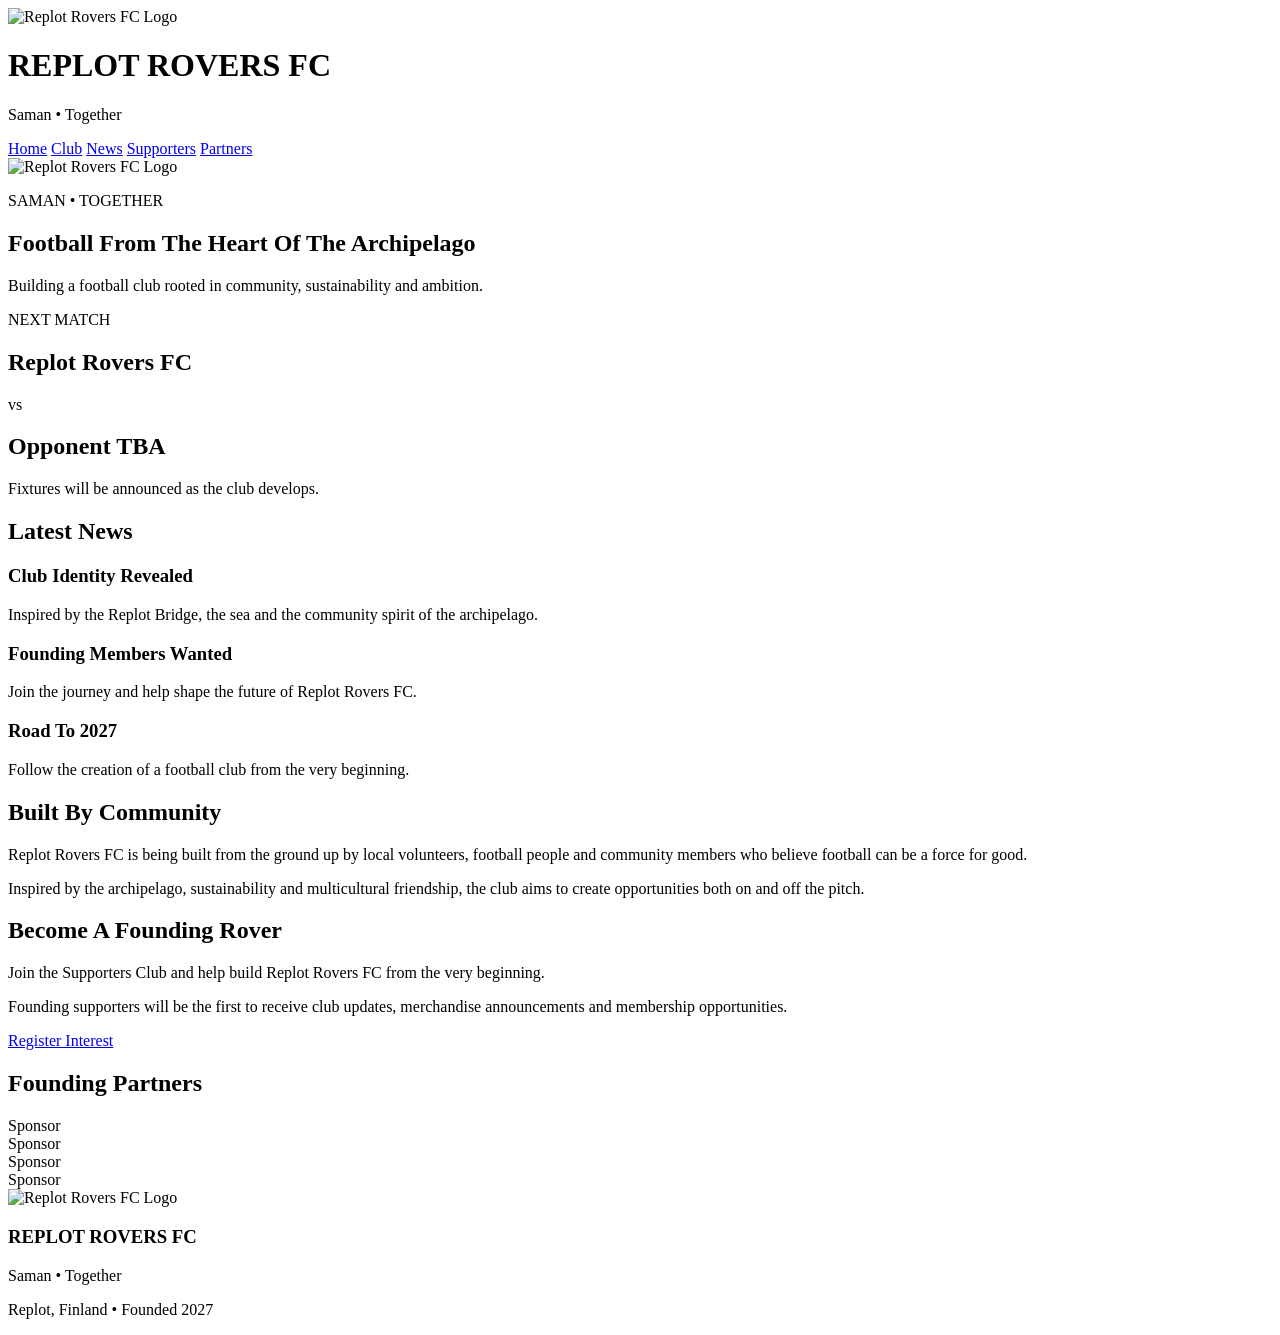
==== index.html @ bc645b57 "Add files via upload Initial Replot Rovers homepage" ====
<!DOCTYPE html>
<html lang="en">

<head>

    <meta charset="UTF-8">
    <meta name="viewport" content="width=device-width, initial-scale=1.0">

    <title>Replot Rovers FC</title>

    <meta name="description"
        content="Replot Rovers FC - Football, Community and Sustainability from the heart of the Kvarken Archipelago.">

    <link rel="stylesheet" href="css/style.css">

</head>

<body>

<header class="header">

    <div class="container">

        <div class="logo">

            <img src="images/logo.png" alt="Replot Rovers FC Logo">

            <div class="logo-text">
                <h1>REPLOT ROVERS FC</h1>
                <p>Saman • Together</p>
            </div>

        </div>

        <nav>

            <a href="#">Home</a>
            <a href="#">Club</a>
            <a href="#">News</a>
            <a href="#">Supporters</a>
            <a href="#">Partners</a>

        </nav>

    </div>

</header>
<section class="hero">

    <div class="hero-overlay"></div>

    <div class="hero-content">

        <img src="images/logo.png" alt="Replot Rovers FC Logo" class="hero-logo">

        <p class="hero-motto">
            SAMAN • TOGETHER
        </p>

        <h2>
            Football From The Heart Of The Archipelago
        </h2>

        <p class="hero-text">
            Building a football club rooted in community,
            sustainability and ambition.
        </p>

    </div>

</section>
<section class="match-wrapper">

    <div class="match-card">

        <div class="match-label">
            NEXT MATCH
        </div>

        <h2>
            Replot Rovers FC
        </h2>

        <p class="versus">
            vs
        </p>

        <h2>
            Opponent TBA
        </h2>

        <p>
            Fixtures will be announced as the club develops.
        </p>

    </div>

</section>
<section class="news">

    <h2 class="section-title">
        Latest News
    </h2>

    <div class="news-grid">

        <article class="news-card">

            <div class="news-image"></div>

            <h3>Club Identity Revealed</h3>

            <p>
                Inspired by the Replot Bridge,
                the sea and the community spirit of the archipelago.
            </p>

        </article>

        <article class="news-card">

            <div class="news-image"></div>

            <h3>Founding Members Wanted</h3>

            <p>
                Join the journey and help shape the future of Replot Rovers FC.
            </p>

        </article>

        <article class="news-card">

            <div class="news-image"></div>

            <h3>Road To 2027</h3>

            <p>
                Follow the creation of a football club from the very beginning.
            </p>

        </article>

    </div>

</section>
<section class="club-story">

    <div class="story-content">

        <h2>Built By Community</h2>

        <p>
            Replot Rovers FC is being built from the ground up by local
            volunteers, football people and community members who believe
            football can be a force for good.
        </p>

        <p>
            Inspired by the archipelago, sustainability and multicultural
            friendship, the club aims to create opportunities both on and
            off the pitch.
        </p>

    </div>

</section>
<section class="supporters">

    <div class="supporters-content">

        <h2>Become A Founding Rover</h2>

        <p>
            Join the Supporters Club and help build Replot Rovers FC from
            the very beginning.
        </p>

        <p>
            Founding supporters will be the first to receive club updates,
            merchandise announcements and membership opportunities.
        </p>

        <a href="#" class="supporters-button">
            Register Interest
        </a>

    </div>

</section>
<section class="sponsors">

    <h2 class="section-title">
        Founding Partners
    </h2>

    <div class="sponsor-grid">

        <div class="sponsor-card">Sponsor</div>

        <div class="sponsor-card">Sponsor</div>

        <div class="sponsor-card">Sponsor</div>

        <div class="sponsor-card">Sponsor</div>

    </div>

</section>
<footer class="footer">

    <img src="images/logo.png" alt="Replot Rovers FC Logo">

    <h3>REPLOT ROVERS FC</h3>

    <p>Saman • Together</p>

    <p>Replot, Finland • Founded 2027</p>

</footer>
<script src="js/main.js"></script>

</body>
</html>
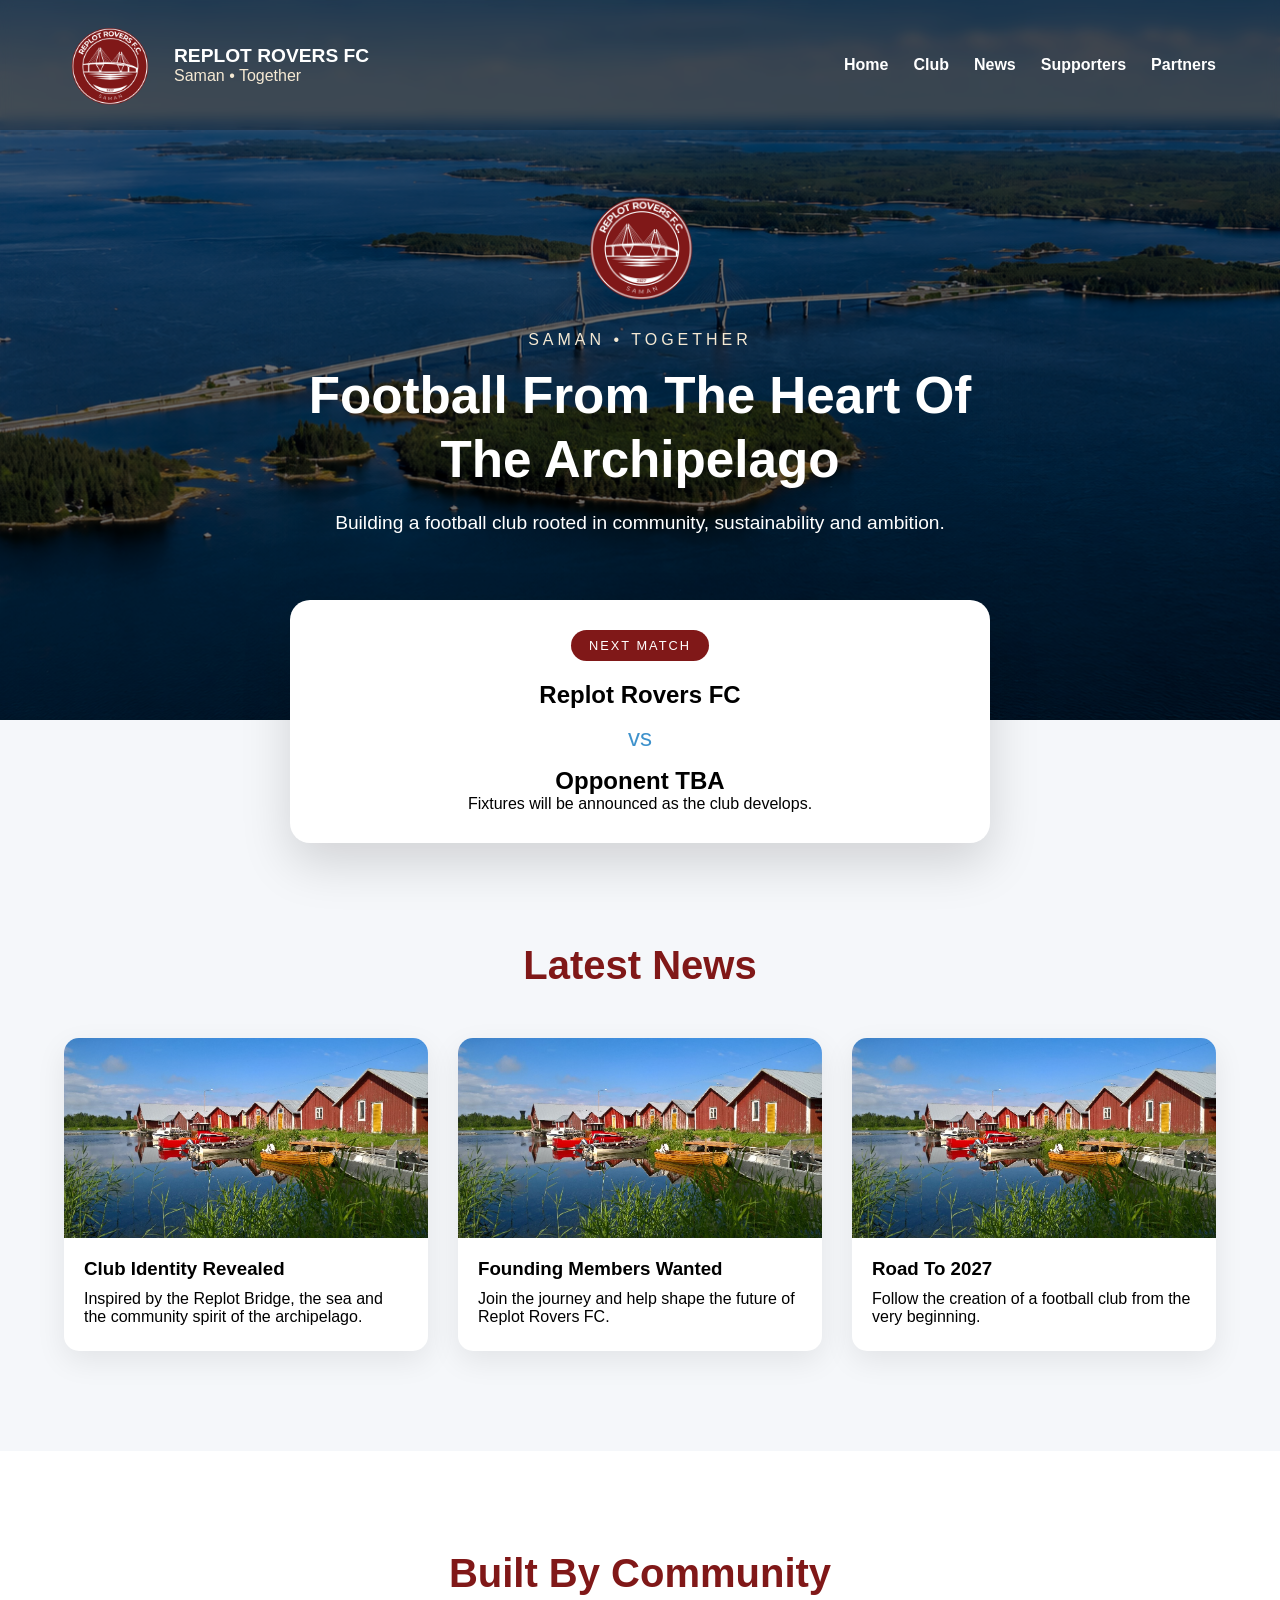
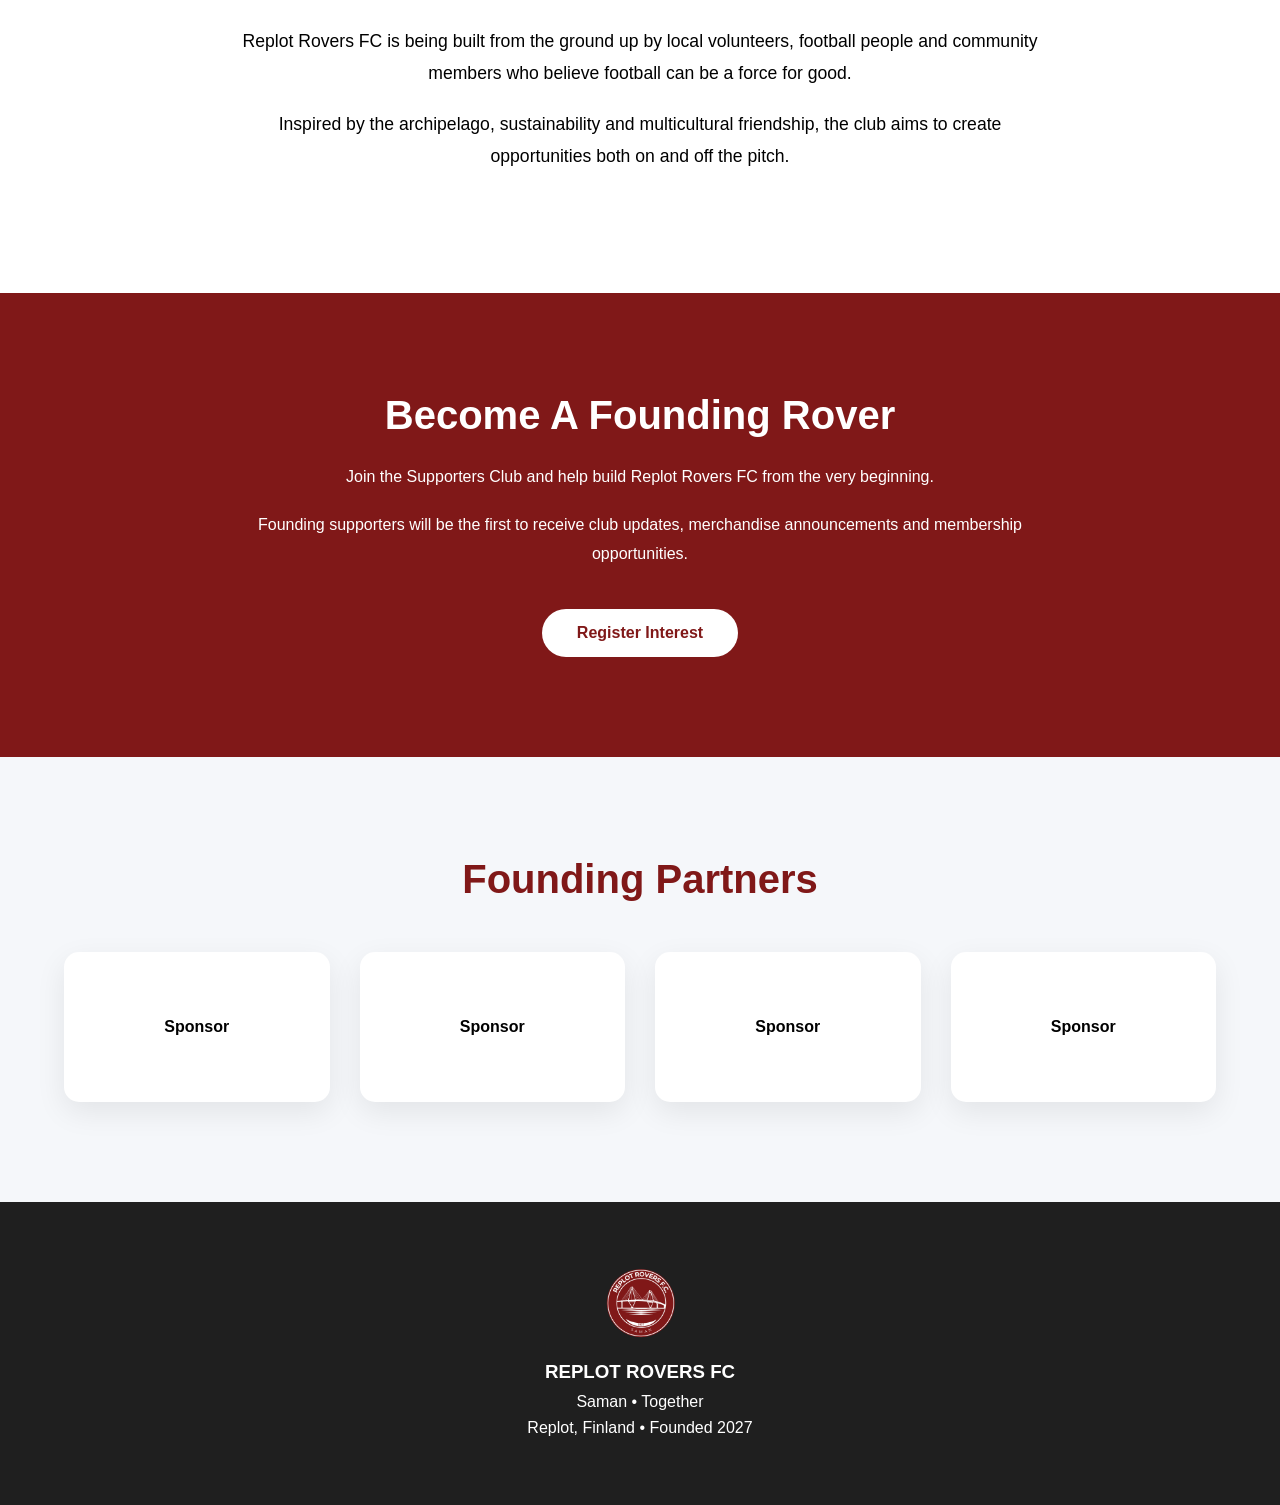
==== commit bf1fe547: "Update index.html" ====
--- a/index.html
+++ b/index.html
@@ -32,15 +32,19 @@
 
         </div>
 
-        <nav>
-
-            <a href="#">Home</a>
-            <a href="#">Club</a>
-            <a href="#">News</a>
-            <a href="#">Supporters</a>
-            <a href="#">Partners</a>
-
-        </nav>
+<button class="menu-button" id="menuButton">
+    ☰
+</button>
+
+<nav id="mobileNav">
+
+    <a href="#">Home</a>
+    <a href="#">Club</a>
+    <a href="#">News</a>
+    <a href="#">Supporters</a>
+    <a href="#">Partners</a>
+
+</nav>
 
     </div>
 
@@ -221,4 +225,4 @@
 <script src="js/main.js"></script>
 
 </body>
-</html>+</html>
--- a/css/style.css
+++ b/css/style.css
@@ -0,0 +1,431 @@
+:root{
+    --club-red:#801818;
+    --club-cream:#F5E9D3;
+    --club-blue:#3E92CC;
+    --club-light:#F5F7FA;
+}
+
+*{
+    margin:0;
+    padding:0;
+    box-sizing:border-box;
+}
+
+body{
+    font-family:Arial, Helvetica, sans-serif;
+    background:var(--club-light);
+}
+
+.container{
+    width:90%;
+    max-width:1200px;
+    margin:auto;
+}
+
+.header{
+    position:absolute;
+    top:0;
+    left:0;
+    width:100%;
+    z-index:100;
+
+    background:rgba(0,0,0,0.25);
+
+    backdrop-filter:blur(6px);
+
+    color:white;
+}
+
+.header .container{
+    display:flex;
+    justify-content:space-between;
+    align-items:center;
+    padding:20px 0;
+}
+
+.logo{
+    display:flex;
+    align-items:center;
+    gap:20px;
+}
+
+.logo img{
+    width:90px;
+}
+
+.logo h1{
+    font-size:1.2rem;
+}
+
+.logo p{
+    color:var(--club-cream);
+}
+
+nav{
+    display:flex;
+    gap:25px;
+}
+
+nav a{
+    color:white;
+    text-decoration:none;
+    font-weight:bold;
+}
+
+nav a:hover{
+    color:var(--club-blue);
+}
+
+.hero{
+    position:relative;
+
+    height:80vh;
+
+    background-image:url("../images/hero2.png");
+
+    background-size:cover;
+    background-position:center;
+
+    display:flex;
+    justify-content:center;
+    align-items:center;
+
+    text-align:center;
+
+    color:white;
+}
+
+.hero-overlay{
+    position:absolute;
+
+    top:0;
+    left:0;
+    right:0;
+    bottom:0;
+
+    background:rgba(0,0,0,0.55);
+}
+
+.hero-content{
+    position:relative;
+    z-index:2;
+
+    max-width:800px;
+
+    padding:20px;
+}
+
+.hero-logo{
+    width:120px;
+    margin-bottom:20px;
+}
+
+.hero-motto{
+    letter-spacing:4px;
+    color:#F5E9D3;
+    margin-bottom:15px;
+}
+
+.hero h2{
+    font-size:3.2rem;
+    line-height:1.25;
+    max-width:800px;
+    margin:0 auto 20px;
+}
+
+.hero-text{
+    font-size:1.2rem;
+}
+
+.match-wrapper{
+    position:relative;
+    margin-top:-120px;
+    z-index:20;
+}
+
+.match-card{
+
+    width:90%;
+    max-width:700px;
+    margin:auto;
+    margin-bottom:100px;
+
+    background:white;
+
+    padding:30px;
+
+    border-radius:20px;
+
+    text-align:center;
+
+    box-shadow:0 20px 50px rgba(0,0,0,0.15);
+}
+
+.match-label{
+
+    display:inline-block;
+
+    background:#801818;
+
+    color:white;
+
+    padding:8px 18px;
+
+    border-radius:30px;
+
+    font-size:0.8rem;
+
+    letter-spacing:2px;
+
+    margin-bottom:20px;
+}
+
+.versus{
+
+    color:#3E92CC;
+
+    font-size:1.5rem;
+
+    margin:15px 0;
+}
+
+.section-title{
+    text-align:center;
+    font-size:2.5rem;
+    color:#801818;
+    margin-bottom:50px;
+}
+
+.news{
+    width:90%;
+    max-width:1200px;
+    margin:auto;
+    padding-bottom:100px;
+}
+
+.news-grid{
+    display:grid;
+    grid-template-columns:repeat(3,1fr);
+    gap:30px;
+}
+
+.news-card{
+    background:white;
+    border-radius:15px;
+    overflow:hidden;
+    box-shadow:0 10px 30px rgba(0,0,0,0.08);
+}
+
+.news-image{
+    height:200px;
+
+    background-image:url("../images/harbour.jpg");
+
+    background-size:cover;
+    background-position:center;
+}
+
+.news-card h3{
+    padding:20px 20px 10px;
+}
+
+.news-card p{
+    padding:0 20px 25px;
+}
+
+.club-story{
+
+    background:white;
+
+    padding:100px 20px;
+}
+
+.story-content{
+
+    max-width:800px;
+
+    margin:auto;
+
+    text-align:center;
+}
+
+.story-content h2{
+
+    color:#801818;
+
+    margin-bottom:30px;
+
+    font-size:2.5rem;
+}
+
+.story-content p{
+
+    margin-bottom:20px;
+
+    font-size:1.1rem;
+
+    line-height:1.8;
+}
+
+.supporters{
+
+    background:#801818;
+
+    color:white;
+
+    padding:100px 20px;
+
+    text-align:center;
+}
+
+.supporters-content{
+
+    max-width:800px;
+
+    margin:auto;
+}
+
+.supporters-content h2{
+
+    font-size:2.5rem;
+
+    margin-bottom:25px;
+}
+
+.supporters-content p{
+
+    margin-bottom:20px;
+
+    line-height:1.8;
+}
+
+.supporters-button{
+
+    display:inline-block;
+
+    margin-top:20px;
+
+    padding:15px 35px;
+
+    background:white;
+
+    color:#801818;
+
+    text-decoration:none;
+
+    font-weight:bold;
+
+    border-radius:50px;
+}
+
+.sponsors{
+
+    width:90%;
+
+    max-width:1200px;
+
+    margin:auto;
+
+    padding:100px 0;
+}
+
+.sponsor-grid{
+
+    display:grid;
+
+    grid-template-columns:repeat(4,1fr);
+
+    gap:30px;
+}
+
+.sponsor-card{
+
+    background:white;
+
+    height:150px;
+
+    border-radius:15px;
+
+    display:flex;
+
+    justify-content:center;
+
+    align-items:center;
+
+    font-weight:bold;
+
+    box-shadow:0 10px 30px rgba(0,0,0,0.08);
+}
+
+.footer{
+
+    background:#1f1f1f;
+
+    color:white;
+
+    text-align:center;
+
+    padding:60px 20px;
+}
+
+.footer img{
+
+    width:80px;
+
+    margin-bottom:15px;
+}
+
+.footer h3{
+
+    margin-bottom:10px;
+}
+
+.footer p{
+
+    margin-bottom:8px;
+}
+
+.menu-button{
+
+    display:none;
+
+    background:none;
+
+    border:none;
+
+    color:white;
+
+    font-size:2rem;
+
+    cursor:pointer;
+}
+
+@media (max-width: 768px){
+
+    .menu-button{
+        display:block;
+    }
+
+    nav{
+
+        display:none;
+
+        position:absolute;
+
+        top:100%;
+
+        left:0;
+
+        width:100%;
+
+        background:#801818;
+
+        flex-direction:column;
+
+        padding:20px;
+    }
+
+    nav.show{
+        display:flex;
+    }
+}
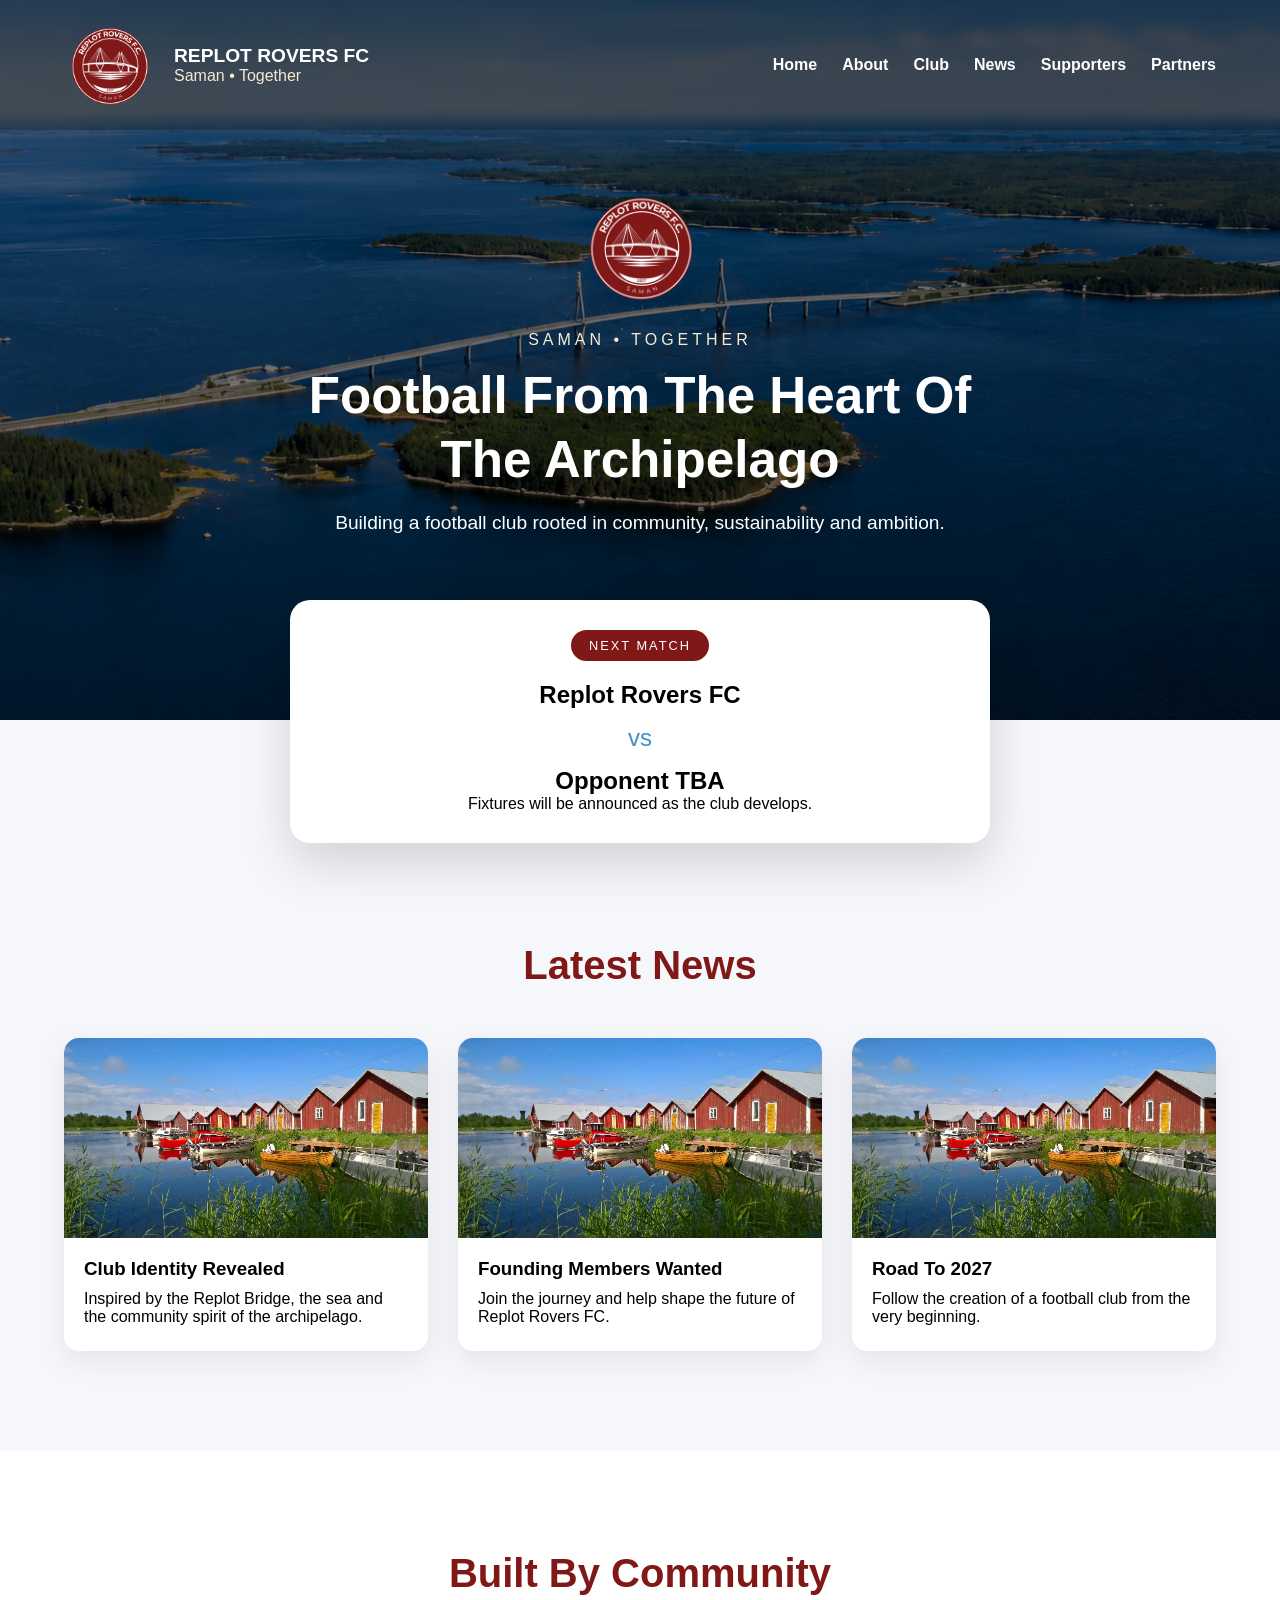
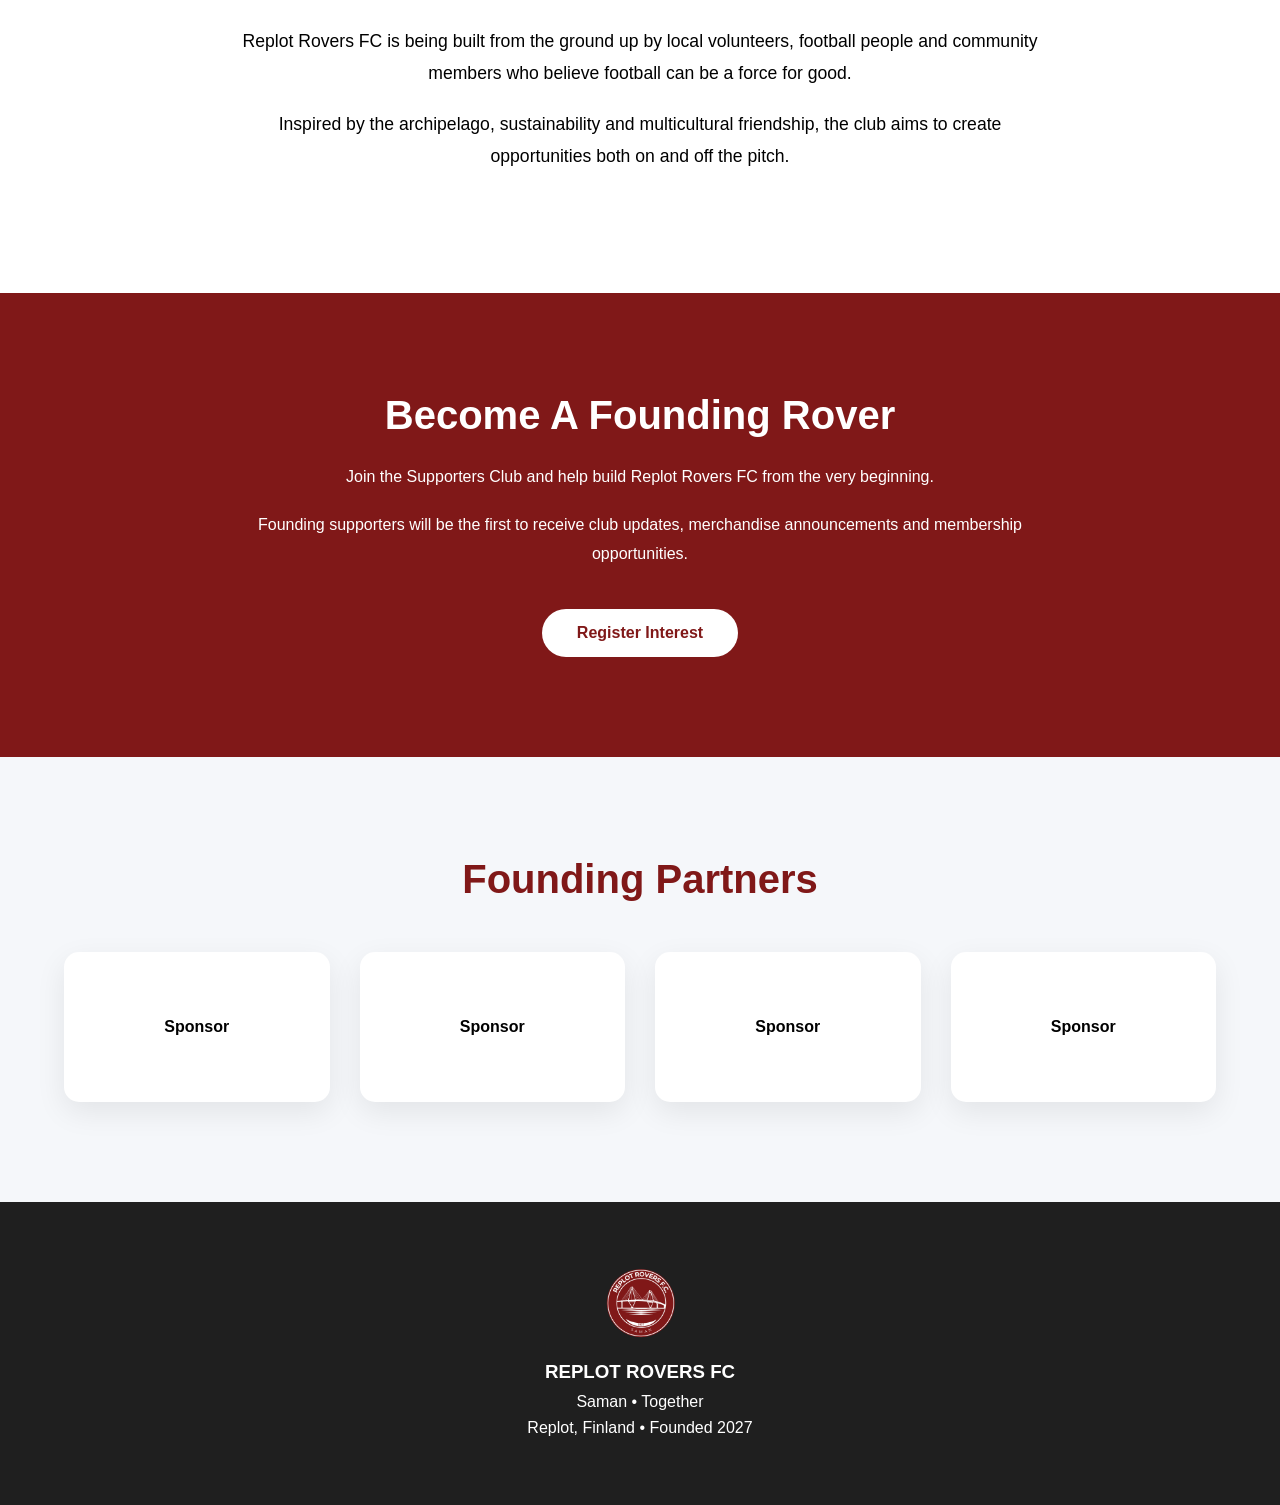
==== commit e04640a3: "Update index.html" ====
--- a/index.html
+++ b/index.html
@@ -39,6 +39,7 @@
 <nav id="mobileNav">
 
     <a href="#">Home</a>
+    <a href="about.html">About</a>
     <a href="#">Club</a>
     <a href="#">News</a>
     <a href="#">Supporters</a>
@@ -185,7 +186,7 @@
             merchandise announcements and membership opportunities.
         </p>
 
-        <a href="#" class="supporters-button">
+        <a href="join.html" class="supporters-button">
             Register Interest
         </a>
 
--- a/css/style.css
+++ b/css/style.css
@@ -429,3 +429,254 @@
         display:flex;
     }
 }
+
+.join-page{
+
+    min-height:100vh;
+
+    display:flex;
+
+    justify-content:center;
+
+    align-items:center;
+
+    padding:80px 20px;
+
+    background:#F5F7FA;
+}
+
+.join-container{
+
+    max-width:700px;
+
+    width:100%;
+
+    background:white;
+
+    padding:50px;
+
+    border-radius:20px;
+
+    box-shadow:0 15px 40px rgba(0,0,0,0.1);
+
+    text-align:center;
+}
+
+.join-container img{
+
+    width:120px;
+
+    margin-bottom:20px;
+}
+
+.join-container h1{
+
+    color:#801818;
+
+    margin-bottom:15px;
+}
+
+.join-container p{
+
+    margin-bottom:30px;
+}
+
+.join-container form{
+
+    display:flex;
+
+    flex-direction:column;
+
+    gap:15px;
+}
+
+.join-container input,
+.join-container select,
+.join-container textarea{
+
+    padding:15px;
+
+    border:1px solid #ddd;
+
+    border-radius:10px;
+
+    font-size:1rem;
+}
+
+.join-container button{
+
+    padding:15px;
+
+    border:none;
+
+    border-radius:10px;
+
+    background:#801818;
+
+    color:white;
+
+    font-size:1rem;
+
+    cursor:pointer;
+}
+
+    background:#801818;
+
+    color:white;
+
+    padding:100px 20px;
+
+    text-align:center;
+}
+
+.supporters-content{
+
+    max-width:800px;
+
+    margin:auto;
+}
+
+.supporters-content h2{
+
+    font-size:2.5rem;
+
+    margin-bottom:25px;
+}
+
+.supporters-content p{
+
+    margin-bottom:20px;
+
+    line-height:1.8;
+}
+
+.supporters-button{
+
+    display:inline-block;
+
+    margin-top:20px;
+
+    padding:15px 35px;
+
+    background:white;
+
+    color:#801818;
+
+    text-decoration:none;
+
+    font-weight:bold;
+
+    border-radius:50px;
+}
+
+.sponsors{
+
+    width:90%;
+
+    max-width:1200px;
+
+    margin:auto;
+
+    padding:100px 0;
+}
+
+.sponsor-grid{
+
+    display:grid;
+
+    grid-template-columns:repeat(4,1fr);
+
+    gap:30px;
+}
+
+.sponsor-card{
+
+    background:white;
+
+    height:150px;
+
+    border-radius:15px;
+
+    display:flex;
+
+    justify-content:center;
+
+    align-items:center;
+
+    font-weight:bold;
+
+    box-shadow:0 10px 30px rgba(0,0,0,0.08);
+}
+
+.footer{
+
+    background:#1f1f1f;
+
+    color:white;
+
+    text-align:center;
+
+    padding:60px 20px;
+}
+
+.footer img{
+
+    width:80px;
+
+    margin-bottom:15px;
+}
+
+.footer h3{
+
+    margin-bottom:10px;
+}
+
+.footer p{
+
+    margin-bottom:8px;
+}
+
+.menu-button{
+
+    display:none;
+
+    background:none;
+
+    border:none;
+
+    color:white;
+
+    font-size:2rem;
+
+    cursor:pointer;
+}
+
+@media (max-width: 768px){
+
+    .menu-button{
+        display:block;
+    }
+
+    nav{
+
+        display:none;
+
+        position:absolute;
+
+        top:100%;
+
+        left:0;
+
+        width:100%;
+
+        background:#801818;
+
+        flex-direction:column;
+
+        padding:20px;
+    }
+
+    nav.show{
+        display:flex;
+    }
+}
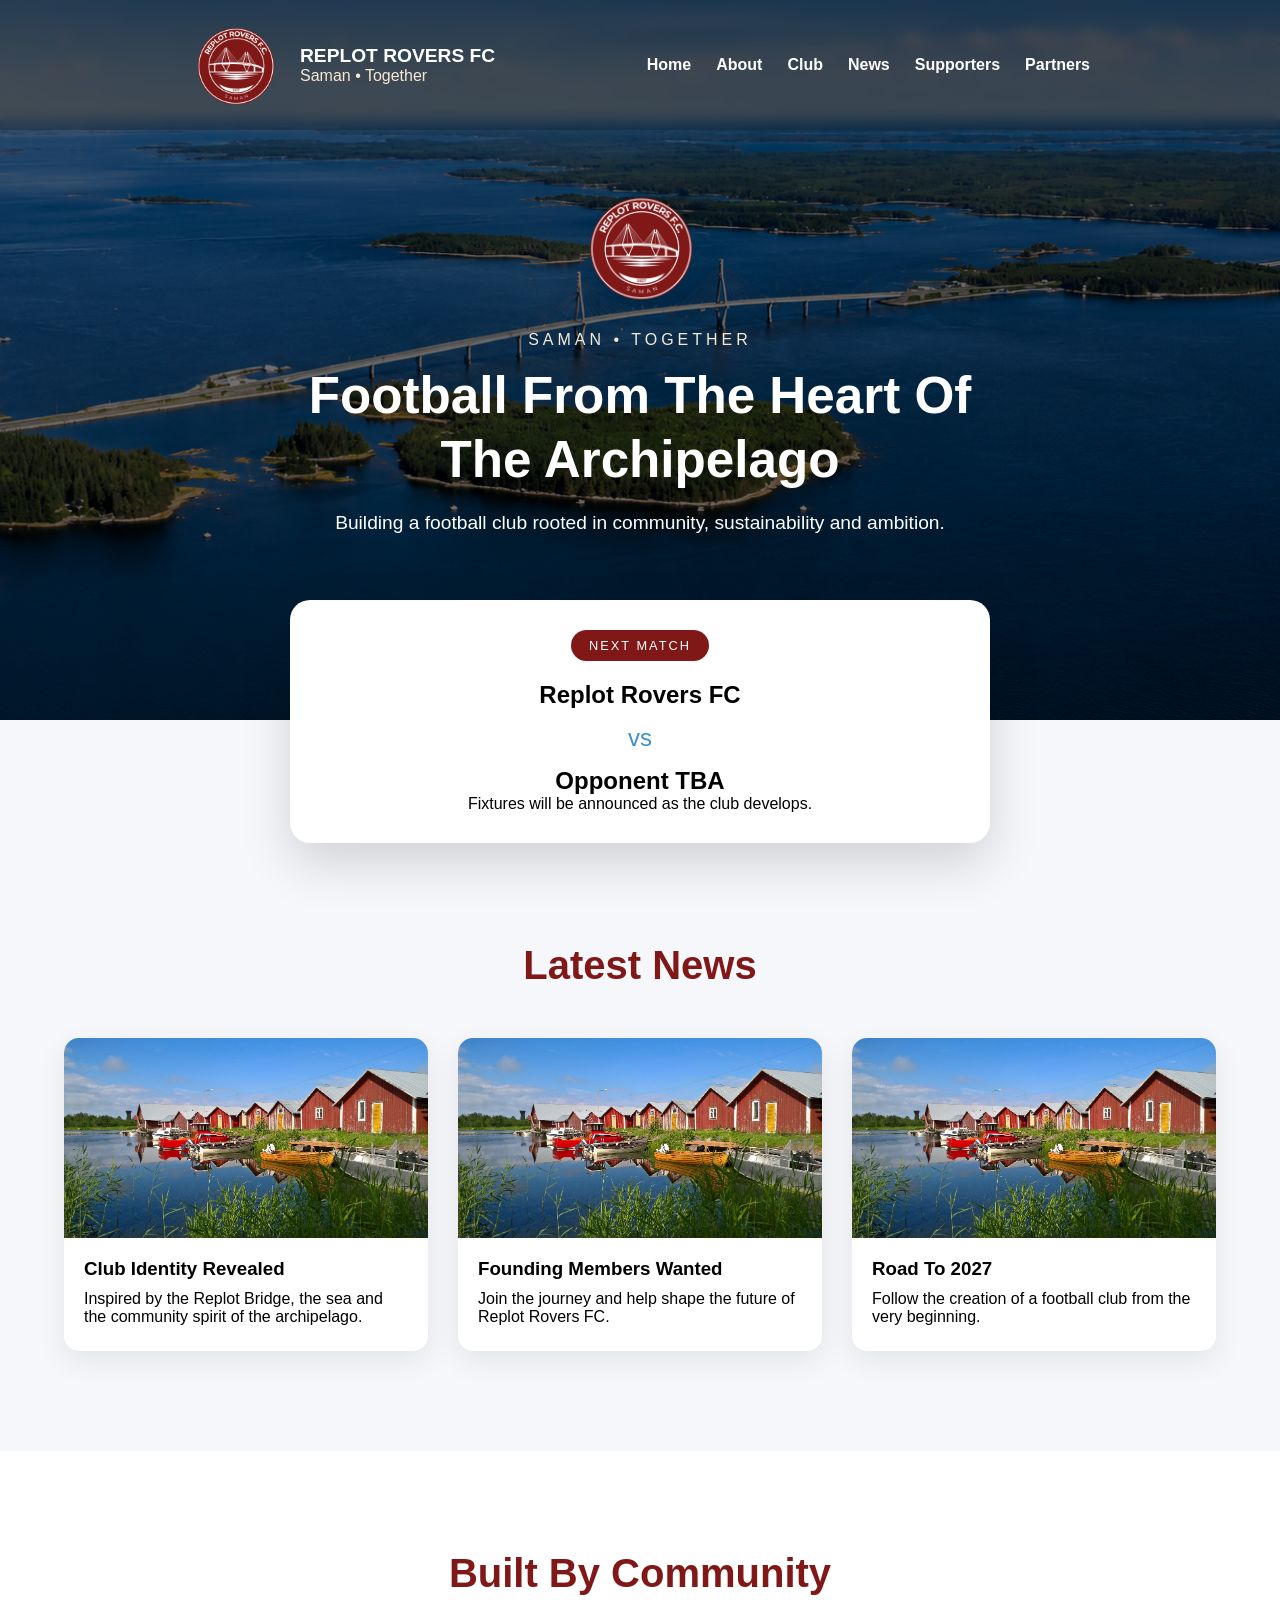
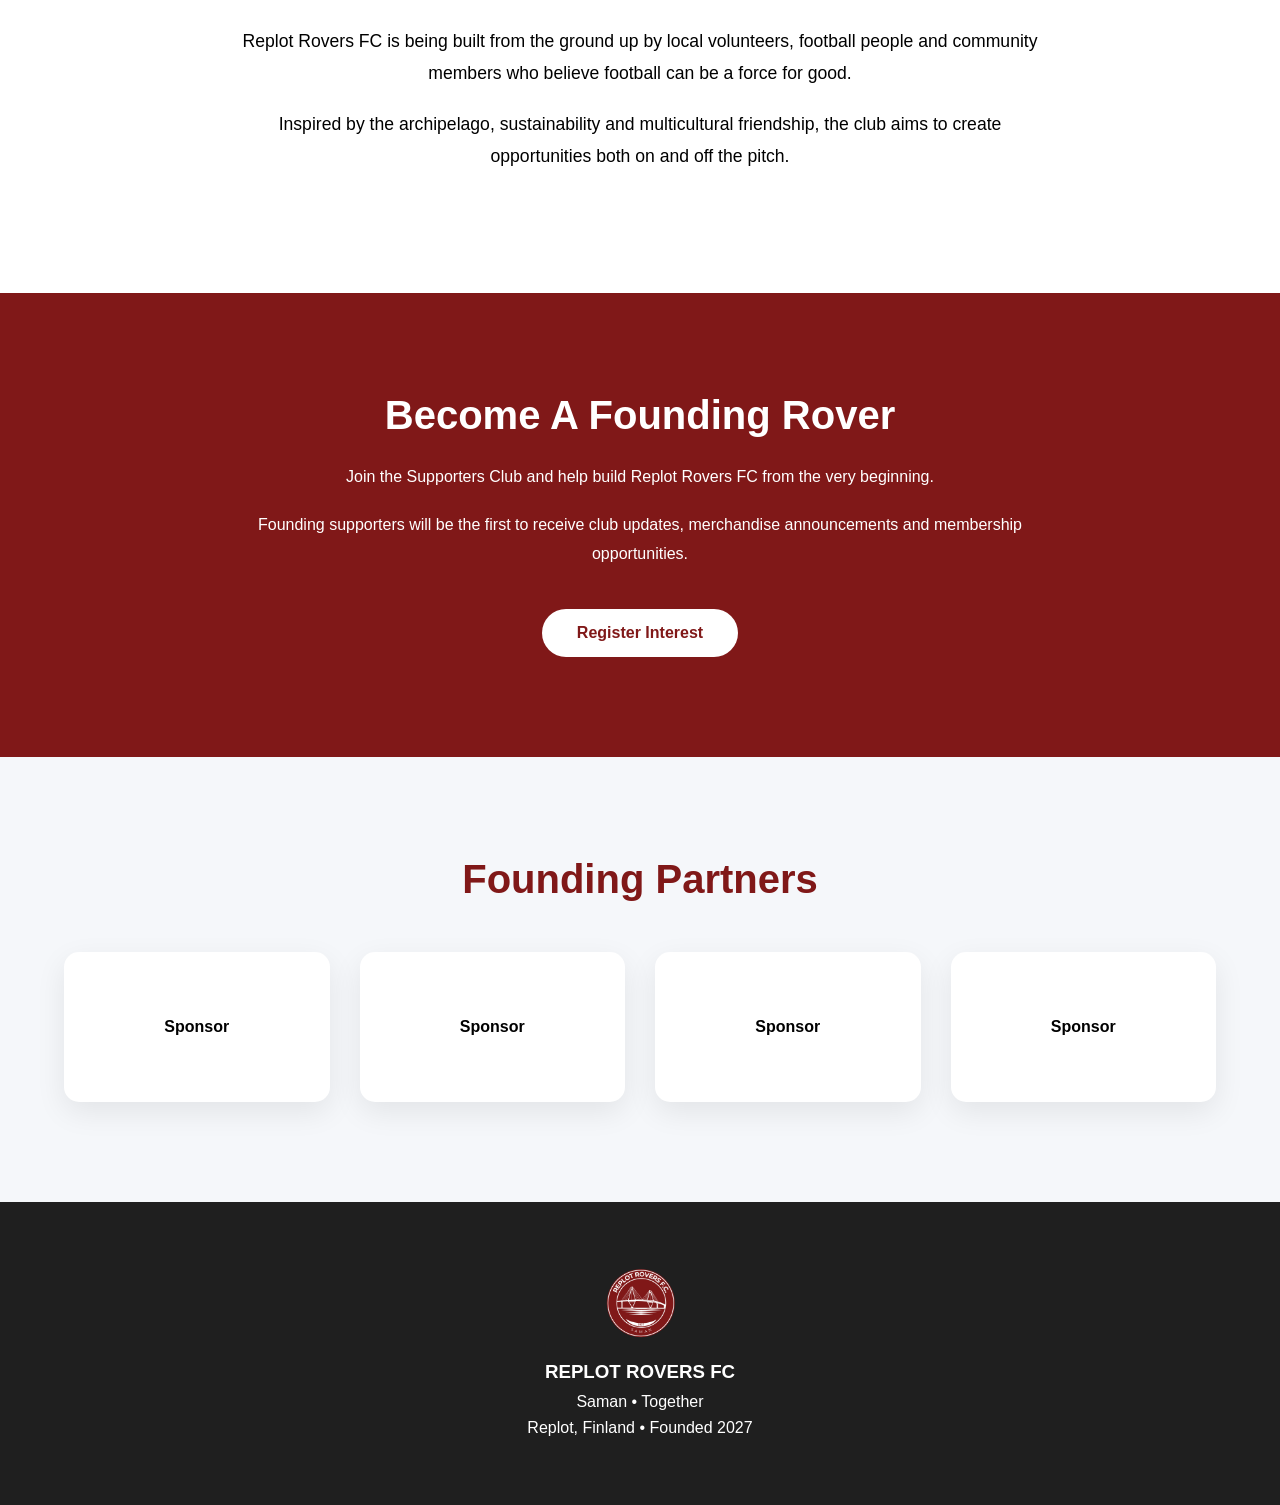
==== commit 7073385f: "Update index.html" ====
--- a/index.html
+++ b/index.html
@@ -226,4 +226,5 @@
 <script src="js/main.js"></script>
 
 </body>
+
 </html>
--- a/css/style.css
+++ b/css/style.css
@@ -520,163 +520,220 @@
     cursor:pointer;
 }
 
+/* ABOUT PAGE */
+
+.page-header{
+
     background:#801818;
 
     color:white;
 
-    padding:100px 20px;
-
-    text-align:center;
-}
-
-.supporters-content{
-
-    max-width:800px;
-
-    margin:auto;
-}
-
-.supporters-content h2{
-
-    font-size:2.5rem;
-
-    margin-bottom:25px;
-}
-
-.supporters-content p{
+    text-align:center;
+
+    padding:100px 20px 80px;
+}
+
+.page-header h1{
+
+    font-size:3rem;
+
+    margin-bottom:10px;
+}
+
+.page-header p{
+
+    font-size:1.2rem;
+
+    opacity:0.9;
+}
+
+.content-section{
+
+    background:#F5F7FA;
+
+    padding:80px 20px;
+}
+
+.container{
+
+    max-width:900px;
+
+    margin:0 auto;
+}
+
+.content-section h2{
+
+    color:#801818;
+
+    margin-top:50px;
 
     margin-bottom:20px;
+}
+
+.content-section p{
 
     line-height:1.8;
-}
-
-.supporters-button{
+
+    margin-bottom:20px;
+}
+
+.content-section ul{
+
+    margin-left:25px;
+
+    line-height:1.8;
+}
+
+.content-section li{
+
+    margin-bottom:10px;
+}
+
+/* ABOUT NAVIGATION */
+
+.about-nav{
+
+    background:#1e1e1e;
+
+    padding:20px 0;
+}
+
+.nav-container{
+
+    display:flex;
+
+    justify-content:space-between;
+
+    align-items:center;
+}
+
+.nav-logo{
+
+    color:white;
+
+    text-decoration:none;
+
+    font-weight:700;
+
+    font-size:1.3rem;
+}
+
+.about-nav nav{
+
+    display:flex;
+
+    gap:25px;
+}
+
+.about-nav nav a{
+
+    color:white;
+
+    text-decoration:none;
+
+    font-weight:600;
+}
+
+.about-cta{
+
+    text-align:center;
+
+    background:#801818;
+
+    color:white;
+
+    padding:60px 30px;
+
+    border-radius:20px;
+
+    margin-top:60px;
+}
+
+.about-cta h2{
+
+    color:white;
+
+    margin-bottom:20px;
+}
+
+.about-cta p{
+
+    margin-bottom:30px;
+}
+
+.cta-button{
 
     display:inline-block;
 
-    margin-top:20px;
-
-    padding:15px 35px;
-
     background:white;
 
     color:#801818;
 
+    padding:15px 30px;
+
+    border-radius:50px;
+
     text-decoration:none;
 
+    font-weight:700;
+}
+
+.roadmap{
+
+    margin-top:80px;
+
+    margin-bottom:80px;
+
+    text-align:center;
+}
+
+.roadmap h2{
+
+    color:#801818;
+
+    margin-bottom:50px;
+}
+
+.timeline{
+
+    display:grid;
+
+    grid-template-columns:repeat(auto-fit,minmax(220px,1fr));
+
+    gap:25px;
+}
+
+.timeline-item{
+
+    background:white;
+
+    padding:30px;
+
+    border-radius:15px;
+
+    box-shadow:0 5px 20px rgba(0,0,0,0.08);
+}
+
+.timeline-item span{
+
+    display:inline-block;
+
+    background:#801818;
+
+    color:white;
+
+    padding:8px 15px;
+
+    border-radius:50px;
+
+    margin-bottom:15px;
+
     font-weight:bold;
-
-    border-radius:50px;
-}
-
-.sponsors{
-
-    width:90%;
-
-    max-width:1200px;
-
-    margin:auto;
-
-    padding:100px 0;
-}
-
-.sponsor-grid{
-
-    display:grid;
-
-    grid-template-columns:repeat(4,1fr);
-
-    gap:30px;
-}
-
-.sponsor-card{
-
-    background:white;
-
-    height:150px;
-
-    border-radius:15px;
-
-    display:flex;
-
-    justify-content:center;
-
-    align-items:center;
-
-    font-weight:bold;
-
-    box-shadow:0 10px 30px rgba(0,0,0,0.08);
-}
-
-.footer{
-
-    background:#1f1f1f;
-
-    color:white;
-
-    text-align:center;
-
-    padding:60px 20px;
-}
-
-.footer img{
-
-    width:80px;
+}
+
+.timeline-item h3{
 
     margin-bottom:15px;
-}
-
-.footer h3{
-
-    margin-bottom:10px;
-}
-
-.footer p{
-
-    margin-bottom:8px;
-}
-
-.menu-button{
-
-    display:none;
-
-    background:none;
-
-    border:none;
-
-    color:white;
-
-    font-size:2rem;
-
-    cursor:pointer;
-}
-
-@media (max-width: 768px){
-
-    .menu-button{
-        display:block;
-    }
-
-    nav{
-
-        display:none;
-
-        position:absolute;
-
-        top:100%;
-
-        left:0;
-
-        width:100%;
-
-        background:#801818;
-
-        flex-direction:column;
-
-        padding:20px;
-    }
-
-    nav.show{
-        display:flex;
-    }
-}
+
+    color:#801818;
+}
